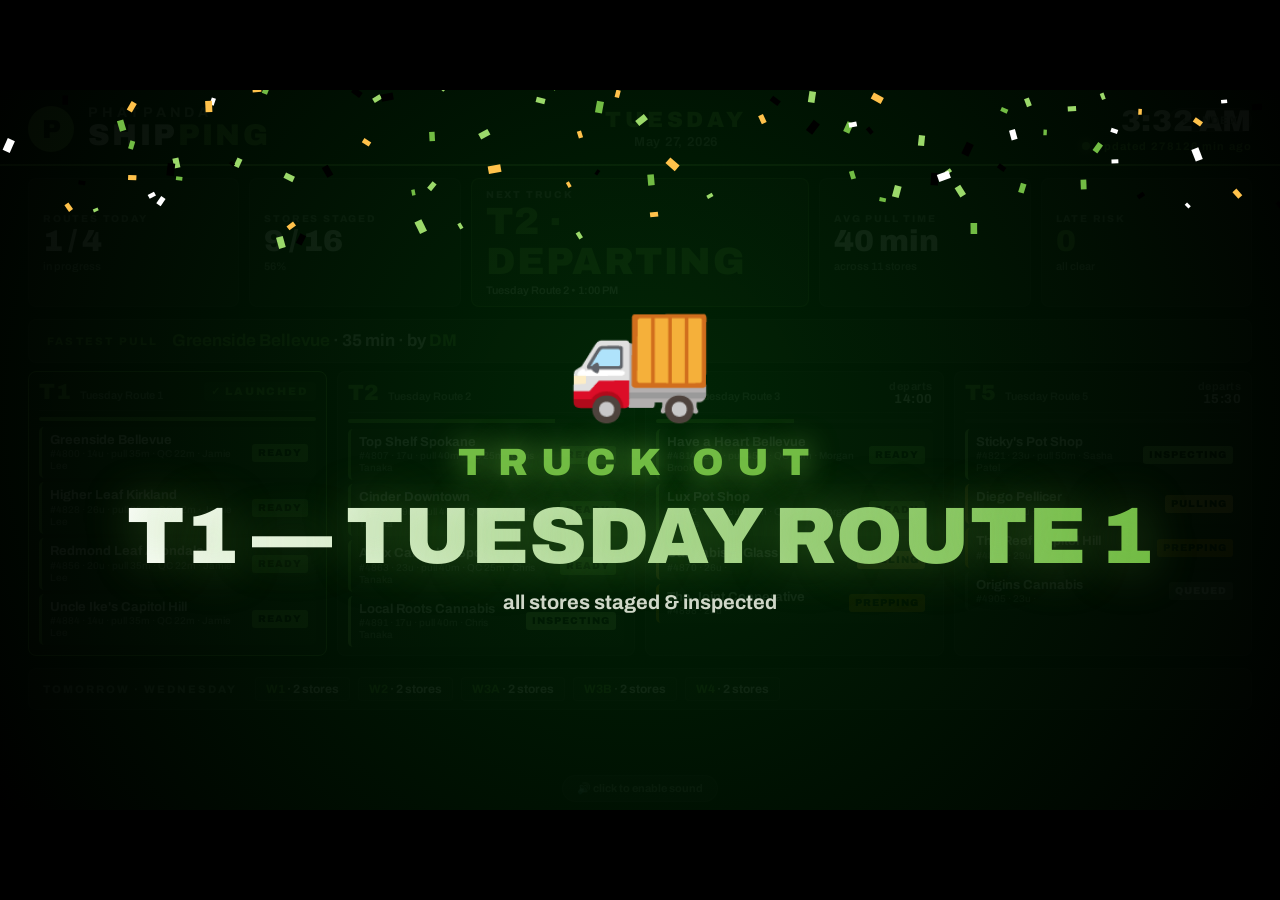
==== shipping.html @ 2514e713 "PhatPanda production TV dashboards" ====
<!doctype html>
<html lang="en">
<head>
<meta charset="utf-8">
<title>PhatPanda · Shipping (TV 1)</title>
<link rel="preconnect" href="https://fonts.googleapis.com">
<link rel="preconnect" href="https://fonts.gstatic.com" crossorigin>
<link href="https://fonts.googleapis.com/css2?family=Archivo:wght@400;500;700;800;900&display=swap" rel="stylesheet">
<style>
:root{
  --bg:#000000; --panel:#0f120e; --panel2:#161a13; --line:rgba(255,255,255,.10);
  --txt:#ffffff; --muted:#9aa39b;
  --green:#72BC44; --green-d:#4f8a2a; --green-l:#9bd96a;
  --amber:#FFC24B; --amber-d:#cc8f00;
  --red:#FF4D5E; --red-d:#a30b1c;
  --gray:#3a3d36; --gray-l:#5a5e54;
}
*{box-sizing:border-box;margin:0;padding:0;}
html,body{height:100%;background:var(--bg);color:var(--txt);
  font-family:'Archivo','Segoe UI',Roboto,sans-serif;overflow:hidden;
  -webkit-font-smoothing:antialiased;}
#viewport{position:fixed;inset:0;display:flex;align-items:center;justify-content:center;background:#000;}
#stage{position:relative;width:1280px;height:720px;background:var(--bg);
  transform-origin:center;flex:none;}

/* ---------- header ---------- */
.header{display:flex;align-items:center;justify-content:space-between;
  padding:16px 28px 12px;border-bottom:2px solid var(--green);}
.brand{display:flex;align-items:center;gap:14px;}
.panda{width:46px;height:46px;border-radius:50%;background:var(--green);
  display:flex;align-items:center;justify-content:center;font-size:26px;
  color:#000;font-weight:900;}
.brand-name{font-size:14px;font-weight:700;letter-spacing:.28em;color:var(--muted);line-height:1;}
.brand-title{font-size:30px;font-weight:900;letter-spacing:.08em;line-height:1.05;}
.brand-title em{font-style:normal;color:var(--green);}
.head-mid{text-align:center;}
.head-day{font-size:22px;font-weight:900;letter-spacing:.18em;color:var(--green);line-height:1;}
.head-date{font-size:13px;font-weight:600;color:var(--muted);letter-spacing:.06em;margin-top:4px;}
.head-right{text-align:right;}
.clock{font-size:30px;font-weight:900;font-variant-numeric:tabular-nums;letter-spacing:.02em;line-height:1;}
.updated{font-size:11px;color:var(--green);font-weight:700;letter-spacing:.1em;
  margin-top:4px;display:flex;align-items:center;gap:6px;justify-content:flex-end;}
.dot{width:8px;height:8px;border-radius:50%;background:var(--green);
  box-shadow:0 0 8px var(--green);animation:pulse 1.8s infinite;}
@keyframes pulse{0%,100%{opacity:1;transform:scale(1);}50%{opacity:.4;transform:scale(.7);}}

/* ---------- KPI strip ---------- */
.kpis{display:grid;grid-template-columns:1fr 1fr 1.6fr 1fr 1fr;gap:10px;padding:12px 28px 6px;}
.kpi{background:var(--panel);border:1px solid var(--line);border-radius:8px;
  padding:10px 14px;display:flex;flex-direction:column;justify-content:center;gap:2px;}
.kpi-label{font-size:10px;font-weight:800;letter-spacing:.18em;color:var(--muted);}
.kpi-val{font-size:30px;font-weight:900;line-height:1.05;font-variant-numeric:tabular-nums;}
.kpi-sub{font-size:11px;color:var(--muted);font-weight:600;}
.kpi.green .kpi-val{color:var(--green);}
.kpi.red .kpi-val{color:var(--red);}
.kpi.amber .kpi-val{color:var(--amber);}
.kpi.next{background:linear-gradient(100deg,rgba(114,188,68,.18),var(--panel2));
  border-color:rgba(114,188,68,.5);}
.kpi.next .kpi-val{font-size:38px;color:var(--green);letter-spacing:.04em;}
.kpi.next .kpi-sub{color:#cfd7c8;}

/* ---------- rotating headline band ---------- */
.headline{margin:6px 28px 0;background:var(--panel2);border:1px solid var(--line);
  border-radius:8px;padding:10px 18px;display:flex;align-items:center;gap:14px;
  min-height:44px;overflow:hidden;}
.headline .hl-tag{font-size:11px;font-weight:800;letter-spacing:.2em;color:var(--green);}
.headline .hl-text{font-size:17px;font-weight:700;flex:1;}
.headline .hl-text b{color:var(--green);}

/* ---------- routes grid ---------- */
.grid{display:grid;gap:10px;padding:8px 28px 6px;}
.grid.c1{grid-template-columns:1fr;}
.grid.c2{grid-template-columns:1fr 1fr;}
.grid.c3{grid-template-columns:1fr 1fr 1fr;}
.grid.c4{grid-template-columns:1fr 1fr 1fr 1fr;}
.grid.c5{grid-template-columns:repeat(5,1fr);}
.route{background:var(--panel);border:1px solid var(--line);border-radius:8px;
  padding:8px 10px;display:flex;flex-direction:column;gap:6px;overflow:hidden;}
.route.late{border-color:var(--red);box-shadow:0 0 0 1px var(--red) inset;animation:flash 1.6s infinite;}
.route.done{border-color:var(--green);background:linear-gradient(180deg,rgba(114,188,68,.10),var(--panel));}
@keyframes flash{0%,100%{box-shadow:0 0 0 1px var(--red) inset,0 0 18px rgba(255,77,94,.4);}
  50%{box-shadow:0 0 0 1px var(--red) inset,0 0 36px rgba(255,77,94,.9);}}
.r-head{display:flex;align-items:center;justify-content:space-between;gap:6px;
  padding-bottom:6px;border-bottom:1px solid var(--line);}
.r-left{display:flex;align-items:baseline;gap:8px;min-width:0;}
.r-code{font-size:22px;font-weight:900;color:var(--green);letter-spacing:.04em;}
.r-label{font-size:11px;font-weight:600;color:var(--muted);white-space:nowrap;
  overflow:hidden;text-overflow:ellipsis;}
.r-right{text-align:right;font-size:11px;color:var(--muted);font-weight:700;letter-spacing:.04em;}
.r-right b{display:block;font-size:13px;color:var(--txt);}
.r-done-badge{font-size:11px;font-weight:900;letter-spacing:.16em;color:var(--green);
  background:rgba(114,188,68,.15);padding:3px 7px;border-radius:4px;}
.r-late-badge{font-size:11px;font-weight:900;letter-spacing:.16em;color:var(--red);
  background:rgba(255,77,94,.18);padding:3px 7px;border-radius:4px;animation:flash2 1.2s infinite;}
@keyframes flash2{50%{opacity:.4;}}
.r-progbar{height:4px;background:rgba(255,255,255,.07);border-radius:3px;overflow:hidden;}
.r-progfill{height:100%;background:var(--green);transition:width 1.2s ease;}
.stores{display:flex;flex-direction:column;gap:4px;overflow:hidden;}
.store{display:grid;grid-template-columns:1fr auto;align-items:center;gap:8px;
  padding:6px 8px;background:var(--panel2);border-radius:5px;border-left:3px solid var(--gray);
  font-size:12px;line-height:1.2;}
.store.ready{border-left-color:var(--green);background:rgba(114,188,68,.10);}
.store.inspecting{border-left-color:var(--green-l);}
.store.awaiting_inspect{border-left-color:var(--amber);}
.store.pulling{border-left-color:var(--amber);background:rgba(255,194,75,.05);}
.store.prepping{border-left-color:var(--amber-d);}
.store.approved{border-left-color:var(--gray);}
.s-main{min-width:0;}
.s-name{font-size:13px;font-weight:700;white-space:nowrap;overflow:hidden;text-overflow:ellipsis;}
.s-meta{font-size:10px;color:var(--muted);font-weight:500;}
.s-stat{font-size:10px;font-weight:900;letter-spacing:.1em;padding:3px 6px;border-radius:3px;
  background:var(--gray);color:#fff;white-space:nowrap;}
.s-stat.ready{background:var(--green);color:#000;}
.s-stat.inspecting{background:var(--green-l);color:#000;}
.s-stat.awaiting_inspect{background:var(--amber);color:#000;}
.s-stat.pulling{background:var(--amber);color:#000;}
.s-stat.prepping{background:var(--amber-d);color:#000;}
.s-stat.approved{background:var(--gray-l);color:#fff;}

/* ---------- tomorrow strip ---------- */
.tomorrow{margin:6px 28px 12px;background:var(--panel);border:1px solid var(--line);
  border-radius:8px;padding:8px 14px;display:flex;align-items:center;gap:18px;}
.tom-label{font-size:11px;font-weight:800;letter-spacing:.18em;color:var(--muted);white-space:nowrap;}
.tom-routes{display:flex;flex-wrap:wrap;gap:8px;flex:1;}
.tom{font-size:12px;font-weight:700;background:var(--panel2);padding:4px 10px;
  border-radius:4px;border:1px solid var(--line);}
.tom b{color:var(--green);}

/* ---------- waiting ---------- */
.waiting{display:flex;flex-direction:column;align-items:center;justify-content:center;
  height:560px;gap:18px;text-align:center;}
.waiting .big{font-size:42px;font-weight:900;letter-spacing:.06em;}
.waiting .msg{font-size:16px;color:var(--muted);max-width:800px;line-height:1.5;}
.waiting .spin{font-size:60px;animation:spin 3s linear infinite;}
@keyframes spin{to{transform:rotate(360deg);}}

/* ---------- truck-out celebration ---------- */
#truck-out{position:absolute;inset:0;z-index:50;display:flex;align-items:center;
  justify-content:center;background:radial-gradient(circle at 50% 45%,rgba(0,40,5,.92),rgba(0,0,0,.97));}
#truck-out.hidden{display:none;}
.to-inner{display:flex;flex-direction:column;align-items:center;gap:14px;
  animation:pop .7s cubic-bezier(.16,1.2,.3,1) both;}
@keyframes pop{from{opacity:0;transform:scale(.6);}to{opacity:1;transform:scale(1);}}
.to-truck{font-size:120px;animation:roll 2.5s ease-in-out infinite;}
@keyframes roll{0%,100%{transform:translateX(-30px);}50%{transform:translateX(30px);}}
.to-tag{font-size:38px;font-weight:900;letter-spacing:.34em;color:var(--green);
  text-shadow:0 0 30px rgba(114,188,68,.9);animation:blink 1s steps(2) infinite;}
@keyframes blink{50%{opacity:.55;}}
.to-route{font-size:80px;font-weight:900;line-height:1;
  background:linear-gradient(92deg,#fff,var(--green));-webkit-background-clip:text;
  background-clip:text;color:transparent;text-shadow:0 0 50px rgba(114,188,68,.4);
  text-align:center;}
.to-sub{font-size:20px;font-weight:700;color:#cfd7c8;}

#confetti{position:absolute;inset:0;pointer-events:none;z-index:55;}
#sound-hint{position:absolute;bottom:8px;left:50%;transform:translateX(-50%);
  z-index:40;background:rgba(255,255,255,.08);border:1px solid var(--line);
  padding:6px 14px;border-radius:20px;font-size:11px;font-weight:700;
  color:var(--muted);cursor:pointer;}
#sound-hint.hidden{display:none;}
</style>
</head>
<body>
<div id="viewport">
  <div id="stage">
    <a class="back" style="position:absolute;top:18px;right:28px;z-index:30;font-size:11px;font-weight:700;letter-spacing:.12em;color:#9aa39b;background:rgba(255,255,255,.06);padding:5px 12px;border-radius:14px;border:1px solid rgba(255,255,255,.10);text-transform:uppercase;text-decoration:none;" href="index.html">&larr; Index</a>
    <div id="app"></div>
    <div id="truck-out" class="hidden">
      <div class="to-inner">
        <div class="to-truck">&#128666;</div>
        <div class="to-tag">TRUCK OUT</div>
        <div class="to-route" id="to-route">ROUTE</div>
        <div class="to-sub" id="to-sub">all stores staged &amp; inspected</div>
      </div>
    </div>
    <canvas id="confetti"></canvas>
    <div id="sound-hint">&#128266; click to enable sound</div>
  </div>
</div>

<script>
const DATA = {"waiting": false, "title": "SHIPPING DASHBOARD", "day_code": "TUE", "day_label": "TUESDAY", "tomorrow_code": "WED", "tomorrow_label": "WEDNESDAY", "date_label": "May 27, 2026", "generated_epoch_ms": 1779840386319, "today_routes": [{"code": "T1", "label": "Tuesday Route 1", "departure_str": "11:00", "stores": [{"name": "Greenside Bellevue", "status": "ready", "status_label": "READY", "order_no": "4800", "units": "14", "uboat": "A", "puller": "DM", "inspector": "Jamie Lee", "pull_total_min": 35.0, "insp_total_min": 22.0, "manifest": "WA.SO10000"}, {"name": "Higher Leaf Kirkland", "status": "ready", "status_label": "READY", "order_no": "4828", "units": "26", "uboat": "E", "puller": "DM", "inspector": "Jamie Lee", "pull_total_min": 35.0, "insp_total_min": 22.0, "manifest": "WA.SO10524"}, {"name": "Redmond Leaf Avondale", "status": "ready", "status_label": "READY", "order_no": "4856", "units": "20", "uboat": "A", "puller": "DM", "inspector": "Jamie Lee", "pull_total_min": 35.0, "insp_total_min": 22.0, "manifest": "WA.SO11048"}, {"name": "Uncle Ike's Capitol Hill", "status": "ready", "status_label": "READY", "order_no": "4884", "units": "14", "uboat": "E", "puller": "DM", "inspector": "Jamie Lee", "pull_total_min": 35.0, "insp_total_min": 22.0, "manifest": "WA.SO11572"}], "total": 4, "ready": 4, "in_progress": 0, "pct_ready": 100.0, "complete": true}, {"code": "T2", "label": "Tuesday Route 2", "departure_str": "13:00", "stores": [{"name": "Top Shelf Spokane", "status": "ready", "status_label": "READY", "order_no": "4807", "units": "17", "uboat": "B", "puller": "KT", "inspector": "Chris Tanaka", "pull_total_min": 40.0, "insp_total_min": 25.0, "manifest": "WA.SO10131"}, {"name": "Cinder Downtown", "status": "ready", "status_label": "READY", "order_no": "4835", "units": "29", "uboat": "F", "puller": "KT", "inspector": "Chris Tanaka", "pull_total_min": 40.0, "insp_total_min": 25.0, "manifest": "WA.SO10655"}, {"name": "Apex Cannabis Spokane", "status": "ready", "status_label": "READY", "order_no": "4863", "units": "23", "uboat": "B", "puller": "KT", "inspector": "Chris Tanaka", "pull_total_min": 40.0, "insp_total_min": 25.0, "manifest": "WA.SO11179"}, {"name": "Local Roots Cannabis", "status": "inspecting", "status_label": "INSPECTING", "order_no": "4891", "units": "17", "uboat": "F", "puller": "KT", "inspector": "Chris Tanaka", "pull_total_min": 40.0, "insp_total_min": null, "manifest": "WA.SO11703"}], "total": 4, "ready": 3, "in_progress": 1, "pct_ready": 75.0, "complete": false}, {"code": "T3", "label": "Tuesday Route 3", "departure_str": "14:00", "stores": [{"name": "Have a Heart Bellevue", "status": "ready", "status_label": "READY", "order_no": "4814", "units": "20", "uboat": "C", "puller": "JN", "inspector": "Morgan Brooks", "pull_total_min": 45.0, "insp_total_min": 28.0, "manifest": "WA.SO10262"}, {"name": "Lux Pot Shop", "status": "ready", "status_label": "READY", "order_no": "4842", "units": "14", "uboat": "G", "puller": "JN", "inspector": "Morgan Brooks", "pull_total_min": 45.0, "insp_total_min": 28.0, "manifest": "WA.SO10786"}, {"name": "Cannabis & Glass", "status": "pulling", "status_label": "PULLING", "order_no": "4870", "units": "26", "uboat": "C", "puller": "JN", "inspector": "", "pull_total_min": null, "insp_total_min": null, "manifest": "WA.SO11310"}, {"name": "The Joint Cooperative", "status": "prepping", "status_label": "PREPPING", "order_no": "4898", "units": "20", "uboat": "G", "puller": "RM", "inspector": "", "pull_total_min": null, "insp_total_min": null, "manifest": "WA.SO11834"}], "total": 4, "ready": 2, "in_progress": 2, "pct_ready": 50.0, "complete": false}, {"code": "T5", "label": "Tuesday Route 5", "departure_str": "15:30", "stores": [{"name": "Sticky's Pot Shop", "status": "inspecting", "status_label": "INSPECTING", "order_no": "4821", "units": "23", "uboat": "D", "puller": "RM", "inspector": "Sasha Patel", "pull_total_min": 50.0, "insp_total_min": null, "manifest": "WA.SO10393"}, {"name": "Diego Pellicer", "status": "pulling", "status_label": "PULLING", "order_no": "4849", "units": "17", "uboat": "H", "puller": "RM", "inspector": "", "pull_total_min": null, "insp_total_min": null, "manifest": "WA.SO10917"}, {"name": "The Reef Capitol Hill", "status": "prepping", "status_label": "PREPPING", "order_no": "4877", "units": "29", "uboat": "D", "puller": "DM", "inspector": "", "pull_total_min": null, "insp_total_min": null, "manifest": "WA.SO11441"}, {"name": "Origins Cannabis", "status": "approved", "status_label": "QUEUED", "order_no": "4905", "units": "23", "uboat": "H", "puller": "", "inspector": "", "pull_total_min": null, "insp_total_min": null, "manifest": "WA.SO11965"}], "total": 4, "ready": 0, "in_progress": 3, "pct_ready": 0.0, "complete": false}], "tomorrow_routes": [{"code": "W1", "label": "Wednesday Route 1", "departure_str": "06:00", "stores": [{"name": "Olympia Cannabis Co", "status": "approved", "status_label": "QUEUED", "order_no": "5100", "units": "15", "uboat": "", "puller": "", "inspector": "", "pull_total_min": null, "insp_total_min": null, "manifest": "WA.SO20000"}, {"name": "Mary Mart", "status": "approved", "status_label": "QUEUED", "order_no": "5120", "units": "21", "uboat": "", "puller": "", "inspector": "", "pull_total_min": null, "insp_total_min": null, "manifest": "WA.SO20485"}], "total": 2, "ready": 0, "in_progress": 0, "pct_ready": 0.0, "complete": false}, {"code": "W2", "label": "Wednesday Route 2", "departure_str": "07:00", "stores": [{"name": "The Joint Olympia", "status": "approved", "status_label": "QUEUED", "order_no": "5104", "units": "19", "uboat": "", "puller": "", "inspector": "", "pull_total_min": null, "insp_total_min": null, "manifest": "WA.SO20097"}, {"name": "Clutch Cannabis", "status": "approved", "status_label": "QUEUED", "order_no": "5124", "units": "25", "uboat": "", "puller": "", "inspector": "", "pull_total_min": null, "insp_total_min": null, "manifest": "WA.SO20582"}], "total": 2, "ready": 0, "in_progress": 0, "pct_ready": 0.0, "complete": false}, {"code": "W3A", "label": "Wednesday W3-A", "departure_str": "08:00", "stores": [{"name": "Green Theory Tacoma", "status": "approved", "status_label": "QUEUED", "order_no": "5108", "units": "23", "uboat": "", "puller": "", "inspector": "", "pull_total_min": null, "insp_total_min": null, "manifest": "WA.SO20194"}, {"name": "Higher Leaf BelRed", "status": "approved", "status_label": "QUEUED", "order_no": "5128", "units": "15", "uboat": "", "puller": "", "inspector": "", "pull_total_min": null, "insp_total_min": null, "manifest": "WA.SO20679"}], "total": 2, "ready": 0, "in_progress": 0, "pct_ready": 0.0, "complete": false}, {"code": "W3B", "label": "Wednesday W3-B", "departure_str": "09:00", "stores": [{"name": "Cedar Greens Bonney Lake", "status": "approved", "status_label": "QUEUED", "order_no": "5112", "units": "27", "uboat": "", "puller": "", "inspector": "", "pull_total_min": null, "insp_total_min": null, "manifest": "WA.SO20291"}, {"name": "Gallery Spanaway", "status": "approved", "status_label": "QUEUED", "order_no": "5132", "units": "19", "uboat": "", "puller": "", "inspector": "", "pull_total_min": null, "insp_total_min": null, "manifest": "WA.SO20776"}], "total": 2, "ready": 0, "in_progress": 0, "pct_ready": 0.0, "complete": false}, {"code": "W4", "label": "Wednesday Route 4", "departure_str": "10:00", "stores": [{"name": "Pacific Rim Lakewood", "status": "approved", "status_label": "QUEUED", "order_no": "5116", "units": "17", "uboat": "", "puller": "", "inspector": "", "pull_total_min": null, "insp_total_min": null, "manifest": "WA.SO20388"}, {"name": "Thunder Olympia", "status": "approved", "status_label": "QUEUED", "order_no": "5136", "units": "23", "uboat": "", "puller": "", "inspector": "", "pull_total_min": null, "insp_total_min": null, "manifest": "WA.SO20873"}], "total": 2, "ready": 0, "in_progress": 0, "pct_ready": 0.0, "complete": false}], "kpis": {"total_stores": 16, "ready_stores": 9, "routes_total": 4, "routes_complete": 1, "units_total": 332, "units_staged": 177, "avg_pull_min": 40.0, "next_truck": {"code": "T2", "label": "Tuesday Route 2", "dep_str": "1:00 PM", "dep_epoch_ms": 1779886800000, "complete": false}, "late_risk_codes": [], "fastest_pull": {"store": "Greenside Bellevue", "min": 35.0, "puller": "DM", "route": "T1"}, "top_inspector": {"name": "Jamie Lee", "count": 4}}, "celebrations": {"newly_ready_routes": ["T1"], "event_id": "20260527000626-T1", "_cur_ready_routes": ["T1"]}};
const $ = s => document.querySelector(s);

function esc(s){return String(s==null?'':s).replace(/[&<>"]/g,c=>({'&':'&amp;','<':'&lt;','>':'&gt;','"':'&quot;'}[c]));}
function pad(n){return String(n).padStart(2,'0');}

/* ---- scale stage to viewport ---- */
function scaleStage(){
  const s=$('#stage'), w=innerWidth, h=innerHeight;
  const k=Math.min(w/1280, h/720);
  s.style.transform='scale('+k+')';
}
addEventListener('resize',scaleStage); scaleStage();

/* ---- render ---- */
function render(){
  if(DATA.waiting){return renderWaiting();}
  $('#app').innerHTML = header() + kpis() + headline() + grid() + tomorrow();
  startHeadlineRotation();
  setTimeout(maybeTruckOut, 700);
  // first paint progress bars after a tick
  requestAnimationFrame(()=>{
    document.querySelectorAll('.r-progfill').forEach(f=>{
      f.style.width = (f.dataset.pct||0)+'%';
    });
  });
}

function header(){
  return '<div class="header">'
    +'<div class="brand"><div class="panda">P</div>'
    +'<div><div class="brand-name">PHATPANDA</div>'
    +'<div class="brand-title">SHIP<em>PING</em></div></div></div>'
    +'<div class="head-mid"><div class="head-day">'+esc(DATA.day_label)+'</div>'
    +'<div class="head-date">'+esc(DATA.date_label)+'</div></div>'
    +'<div class="head-right"><div class="clock" id="clock">--:--</div>'
    +'<div class="updated"><span class="dot"></span><span id="upd">live</span></div></div>'
    +'</div>';
}

function kpis(){
  const k=DATA.kpis;
  const nt=k.next_truck;
  const ntVal = nt ? (nt.complete?'ALL OUT':nt.code+' &middot; <span id="cd">--:--</span>') : '—';
  const ntSub = nt ? (esc(nt.label)+' &bull; '+esc(nt.dep_str)) : 'no routes scheduled';
  return '<div class="kpis">'
    +tile('ROUTES TODAY',(k.routes_complete||0)+' / '+(k.routes_total||0),
          k.routes_complete===k.routes_total&&k.routes_total>0?'complete':'in progress',
          k.routes_complete===k.routes_total&&k.routes_total>0?'green':'')
    +tile('STORES STAGED',(k.ready_stores||0)+' / '+(k.total_stores||0),
          k.total_stores?Math.round(100*k.ready_stores/k.total_stores)+'%':'—',
          k.ready_stores===k.total_stores&&k.total_stores>0?'green':'')
    +'<div class="kpi next"><div class="kpi-label">NEXT TRUCK</div>'
    +'<div class="kpi-val">'+ntVal+'</div><div class="kpi-sub">'+ntSub+'</div></div>'
    +tile('AVG PULL TIME',k.avg_pull_min?(Math.round(k.avg_pull_min)+' min'):'—',
          'across '+ (sumPulled())+' stores','')
    +tile('LATE RISK',(k.late_risk_codes||[]).length,
          (k.late_risk_codes||[]).length?'routes at risk':'all clear',
          (k.late_risk_codes||[]).length?'red':'green')
    +'</div>';
}
function tile(lbl,val,sub,cls){
  return '<div class="kpi '+(cls||'')+'"><div class="kpi-label">'+esc(lbl)
    +'</div><div class="kpi-val">'+val+'</div><div class="kpi-sub">'+esc(sub)+'</div></div>';
}
function sumPulled(){
  let n=0; for(const r of DATA.today_routes||[]) for(const s of r.stores)
    if(s.pull_total_min) n++;
  return n;
}

let headlineIx=0, headlineTimer=null;
function headline(){
  return '<div class="headline">'
    +'<span class="hl-tag" id="hl-tag">LIVE</span>'
    +'<span class="hl-text" id="hl-text">'+ headlineText(0) +'</span></div>';
}
function headlineText(i){
  const k=DATA.kpis;
  const items=[];
  if(k.fastest_pull) items.push({tag:'FASTEST PULL',
    html:'<b>'+esc(k.fastest_pull.store)+'</b> &middot; '
      +Math.round(k.fastest_pull.min)+' min'
      +(k.fastest_pull.puller?' &middot; by <b>'+esc(k.fastest_pull.puller)+'</b>':'')});
  if(k.top_inspector) items.push({tag:'TOP INSPECTOR',
    html:'<b>'+esc(k.top_inspector.name)+'</b> &middot; '
      +k.top_inspector.count+' stores cleared today'});
  const onpace=(DATA.today_routes||[]).filter(r=>!r.complete&&r.ready>0)
    .map(r=>r.code+' '+Math.round(r.pct_ready||0)+'%').join(' &middot; ');
  if(onpace) items.push({tag:'ROUTE PROGRESS', html:onpace});
  if(!items.length) items.push({tag:'LIVE', html:'Awaiting first pulled order of the day.'});
  if(i>=items.length) i=0;
  const it=items[i];
  document.documentElement.style.setProperty('--hl-i', i);
  setTimeout(()=>{const t=document.querySelector('#hl-tag'); if(t)t.textContent=it.tag;}, 0);
  return it.html;
}
function startHeadlineRotation(){
  clearInterval(headlineTimer);
  headlineTimer=setInterval(()=>{
    headlineIx++;
    const tx=document.querySelector('#hl-text');
    if(tx){tx.innerHTML = headlineText(headlineIx);}
  }, 9000);
}

function grid(){
  const r=DATA.today_routes||[];
  if(!r.length) return '<div class="grid c1"><div class="route"><div class="r-head"><div class="r-left"><div class="r-code">—</div><div class="r-label">No routes scheduled for today</div></div></div></div></div>';
  const cls='c'+Math.min(5, Math.max(1, r.length));
  return '<div class="grid '+cls+'">' + r.map(routeHTML).join('') + '</div>';
}
function routeHTML(r){
  const late = (DATA.kpis.late_risk_codes||[]).indexOf(r.code)>=0;
  const cls = (r.complete?'done':'') + (late?' late':'');
  const badge = r.complete
    ? '<div class="r-done-badge">&#10003; LAUNCHED</div>'
    : late ? '<div class="r-late-badge">&#9888; LATE RISK</div>'
    : '<div class="r-right"><span>departs</span><b>'+esc(r.departure_str||'—')+'</b></div>';
  return '<div class="route '+cls+'">'
    +'<div class="r-head"><div class="r-left">'
    +'<div class="r-code">'+esc(r.code)+'</div>'
    +'<div class="r-label">'+esc(r.label)+'</div></div>'
    +badge+'</div>'
    +'<div class="r-progbar"><div class="r-progfill" data-pct="'+r.pct_ready+'"></div></div>'
    +'<div class="stores">' + r.stores.map(storeHTML).join('') + '</div></div>';
}
function storeHTML(s){
  const mins=[];
  if(s.pull_total_min) mins.push('pull '+Math.round(s.pull_total_min)+'m');
  if(s.insp_total_min) mins.push('QC '+Math.round(s.insp_total_min)+'m');
  if(s.inspector) mins.push(esc(s.inspector));
  return '<div class="store '+s.status+'">'
    +'<div class="s-main"><div class="s-name">'+esc(s.name)+'</div>'
    +'<div class="s-meta">'+(s.order_no?'#'+esc(s.order_no)+' &middot; ':'')
    +(s.units?esc(s.units)+'u &middot; ':'')+mins.join(' &middot; ')+'</div></div>'
    +'<div class="s-stat '+s.status+'">'+esc(s.status_label)+'</div></div>';
}

function tomorrow(){
  const t=DATA.tomorrow_routes||[];
  if(!t.length) return '<div class="tomorrow"><div class="tom-label">TOMORROW &middot; '+esc(DATA.tomorrow_label||'')+'</div><div class="tom-routes"><span class="tom" style="color:var(--muted)">no routes queued</span></div></div>';
  return '<div class="tomorrow"><div class="tom-label">TOMORROW &middot; '+esc(DATA.tomorrow_label||'')+'</div>'
    +'<div class="tom-routes">'
    + t.map(r=>'<span class="tom"><b>'+esc(r.code)+'</b> &middot; '+r.total+' stores</span>').join('')
    +'</div></div>';
}

function renderWaiting(){
  $('#app').innerHTML = header()
    +'<div class="waiting"><div class="spin">&#9881;</div>'
    +'<div class="big">Waiting for pull-sheet data</div>'
    +'<div class="msg">'+esc(DATA.message||'')+'</div></div>';
}

/* ---- clock + countdown + updated ---- */
function tick(){
  const c=$('#clock');
  if(c){
    const n=new Date();
    let h=n.getHours(),m=n.getMinutes();
    const ap=h>=12?'PM':'AM'; h=h%12||12;
    c.textContent=h+':'+pad(m)+' '+ap;
  }
  const u=$('#upd');
  if(u&&DATA.generated_epoch_ms){
    const mins=Math.floor((Date.now()-DATA.generated_epoch_ms)/60000);
    u.textContent = mins<=0?'updated just now' : mins===1?'updated 1 min ago' : 'updated '+mins+' min ago';
  }
  const cd=$('#cd');
  if(cd && DATA.kpis && DATA.kpis.next_truck && !DATA.kpis.next_truck.complete){
    const left = Math.floor((DATA.kpis.next_truck.dep_epoch_ms - Date.now())/1000);
    if(left>0){
      const hh=Math.floor(left/3600), mm=Math.floor((left%3600)/60), ss=left%60;
      cd.textContent = (hh?hh+':':'')+pad(mm)+':'+pad(ss);
    } else {
      cd.textContent='DEPARTING';
    }
  }
}

/* ---- confetti + sound ---- */
const cv=$('#confetti'),cx=cv.getContext('2d');
let parts=[],raf=null;
function sizeCanvas(){cv.width=1280;cv.height=720;}
sizeCanvas();
const CC=['#72BC44','#FFFFFF','#9bd96a','#FFC24B','#000000'];
function burst(n){
  for(let i=0;i<n;i++){
    parts.push({x:Math.random()*1280, y:-20-Math.random()*240,
      vx:(Math.random()-0.5)*6, vy:2+Math.random()*5,
      s:5+Math.random()*8, c:CC[(Math.random()*CC.length)|0],
      r:Math.random()*6, vr:(Math.random()-0.5)*0.4, life:1});
  }
  if(!raf) raf=requestAnimationFrame(loop);
}
function loop(){
  cx.clearRect(0,0,1280,720);
  parts.forEach(p=>{
    p.vy+=0.14; p.x+=p.vx; p.y+=p.vy; p.r+=p.vr;
    if(p.y>440) p.life-=0.012;
    cx.save(); cx.globalAlpha=Math.max(0,p.life);
    cx.translate(p.x,p.y); cx.rotate(p.r); cx.fillStyle=p.c;
    cx.fillRect(-p.s/2,-p.s/2,p.s,p.s*0.6); cx.restore();
  });
  parts=parts.filter(p=>p.life>0 && p.y<760);
  if(parts.length) raf=requestAnimationFrame(loop);
  else { raf=null; cx.clearRect(0,0,1280,720); }
}

let actx=null;
function ctx(){
  if(!actx){try{actx=new (window.AudioContext||window.webkitAudioContext)();}catch(e){}}
  if(actx&&actx.state==='suspended') actx.resume();
  return actx;
}
function airhorn(){
  const a=ctx(); if(!a) return;
  // truck-horn-ish: two stacked oscillators, descending then steady
  const t0=a.currentTime;
  [196,294].forEach((f,i)=>{
    const o=a.createOscillator(), g=a.createGain();
    o.type='sawtooth'; o.frequency.setValueAtTime(f, t0);
    o.frequency.linearRampToValueAtTime(f*0.85, t0+0.6);
    g.gain.setValueAtTime(0, t0);
    g.gain.linearRampToValueAtTime(0.18, t0+0.05);
    g.gain.setValueAtTime(0.18, t0+0.55);
    g.gain.exponentialRampToValueAtTime(0.001, t0+1.0);
    o.connect(g); g.connect(a.destination); o.start(t0); o.stop(t0+1.05);
  });
}

/* ---- truck-out celebration ---- */
function maybeTruckOut(){
  if(DATA.waiting) return;
  const ev=DATA.celebrations||{};
  const r=ev.newly_ready_routes||[];
  if(r.length) playTruckOut(r);
}
function playTruckOut(codes){
  const route = (DATA.today_routes||[]).find(r=>r.code===codes[0]) || {code:codes[0],label:''};
  $('#to-route').textContent = route.code + ' — ' + (route.label||'').toUpperCase();
  $('#to-sub').textContent = (codes.length>1 ? codes.length+' routes launched' : 'all stores staged & inspected');
  const ov=$('#truck-out'); ov.classList.remove('hidden');
  burst(180); airhorn();
  setTimeout(()=>burst(100), 800);
  setTimeout(()=>burst(100), 1600);
  const close=()=>ov.classList.add('hidden');
  ov.onclick=close;
  setTimeout(close, 9000);
}

/* ---- unlock audio on interaction ---- */
function hideHint(){const h=$('#sound-hint'); if(h)h.classList.add('hidden');}
function onInteract(){ ctx(); hideHint(); }
document.addEventListener('click', onInteract);
document.addEventListener('keydown', onInteract);

/* ---- boot ---- */
render();
tick();
setInterval(tick, 1000);
// auto-refresh every 5 min to pick up the next hourly regeneration
setTimeout(()=>location.reload(), 5*60*1000);
</script>
</body>
</html>
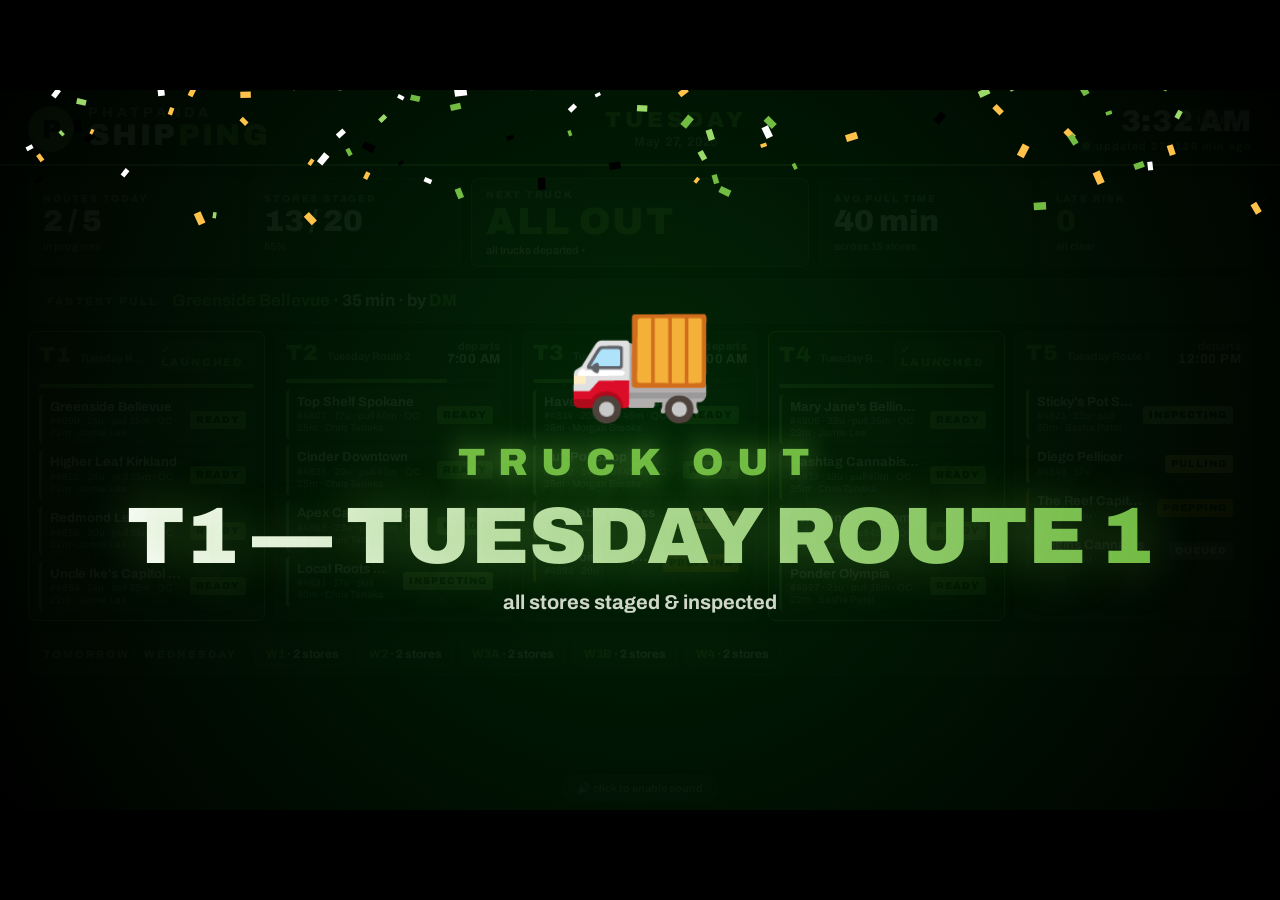
==== commit ae24f6d9: "Shipping: correct truck departure times + add T4 route" ====
--- a/shipping.html
+++ b/shipping.html
@@ -179,7 +179,7 @@
 </div>
 
 <script>
-const DATA = {"waiting": false, "title": "SHIPPING DASHBOARD", "day_code": "TUE", "day_label": "TUESDAY", "tomorrow_code": "WED", "tomorrow_label": "WEDNESDAY", "date_label": "May 27, 2026", "generated_epoch_ms": 1779840386319, "today_routes": [{"code": "T1", "label": "Tuesday Route 1", "departure_str": "11:00", "stores": [{"name": "Greenside Bellevue", "status": "ready", "status_label": "READY", "order_no": "4800", "units": "14", "uboat": "A", "puller": "DM", "inspector": "Jamie Lee", "pull_total_min": 35.0, "insp_total_min": 22.0, "manifest": "WA.SO10000"}, {"name": "Higher Leaf Kirkland", "status": "ready", "status_label": "READY", "order_no": "4828", "units": "26", "uboat": "E", "puller": "DM", "inspector": "Jamie Lee", "pull_total_min": 35.0, "insp_total_min": 22.0, "manifest": "WA.SO10524"}, {"name": "Redmond Leaf Avondale", "status": "ready", "status_label": "READY", "order_no": "4856", "units": "20", "uboat": "A", "puller": "DM", "inspector": "Jamie Lee", "pull_total_min": 35.0, "insp_total_min": 22.0, "manifest": "WA.SO11048"}, {"name": "Uncle Ike's Capitol Hill", "status": "ready", "status_label": "READY", "order_no": "4884", "units": "14", "uboat": "E", "puller": "DM", "inspector": "Jamie Lee", "pull_total_min": 35.0, "insp_total_min": 22.0, "manifest": "WA.SO11572"}], "total": 4, "ready": 4, "in_progress": 0, "pct_ready": 100.0, "complete": true}, {"code": "T2", "label": "Tuesday Route 2", "departure_str": "13:00", "stores": [{"name": "Top Shelf Spokane", "status": "ready", "status_label": "READY", "order_no": "4807", "units": "17", "uboat": "B", "puller": "KT", "inspector": "Chris Tanaka", "pull_total_min": 40.0, "insp_total_min": 25.0, "manifest": "WA.SO10131"}, {"name": "Cinder Downtown", "status": "ready", "status_label": "READY", "order_no": "4835", "units": "29", "uboat": "F", "puller": "KT", "inspector": "Chris Tanaka", "pull_total_min": 40.0, "insp_total_min": 25.0, "manifest": "WA.SO10655"}, {"name": "Apex Cannabis Spokane", "status": "ready", "status_label": "READY", "order_no": "4863", "units": "23", "uboat": "B", "puller": "KT", "inspector": "Chris Tanaka", "pull_total_min": 40.0, "insp_total_min": 25.0, "manifest": "WA.SO11179"}, {"name": "Local Roots Cannabis", "status": "inspecting", "status_label": "INSPECTING", "order_no": "4891", "units": "17", "uboat": "F", "puller": "KT", "inspector": "Chris Tanaka", "pull_total_min": 40.0, "insp_total_min": null, "manifest": "WA.SO11703"}], "total": 4, "ready": 3, "in_progress": 1, "pct_ready": 75.0, "complete": false}, {"code": "T3", "label": "Tuesday Route 3", "departure_str": "14:00", "stores": [{"name": "Have a Heart Bellevue", "status": "ready", "status_label": "READY", "order_no": "4814", "units": "20", "uboat": "C", "puller": "JN", "inspector": "Morgan Brooks", "pull_total_min": 45.0, "insp_total_min": 28.0, "manifest": "WA.SO10262"}, {"name": "Lux Pot Shop", "status": "ready", "status_label": "READY", "order_no": "4842", "units": "14", "uboat": "G", "puller": "JN", "inspector": "Morgan Brooks", "pull_total_min": 45.0, "insp_total_min": 28.0, "manifest": "WA.SO10786"}, {"name": "Cannabis & Glass", "status": "pulling", "status_label": "PULLING", "order_no": "4870", "units": "26", "uboat": "C", "puller": "JN", "inspector": "", "pull_total_min": null, "insp_total_min": null, "manifest": "WA.SO11310"}, {"name": "The Joint Cooperative", "status": "prepping", "status_label": "PREPPING", "order_no": "4898", "units": "20", "uboat": "G", "puller": "RM", "inspector": "", "pull_total_min": null, "insp_total_min": null, "manifest": "WA.SO11834"}], "total": 4, "ready": 2, "in_progress": 2, "pct_ready": 50.0, "complete": false}, {"code": "T5", "label": "Tuesday Route 5", "departure_str": "15:30", "stores": [{"name": "Sticky's Pot Shop", "status": "inspecting", "status_label": "INSPECTING", "order_no": "4821", "units": "23", "uboat": "D", "puller": "RM", "inspector": "Sasha Patel", "pull_total_min": 50.0, "insp_total_min": null, "manifest": "WA.SO10393"}, {"name": "Diego Pellicer", "status": "pulling", "status_label": "PULLING", "order_no": "4849", "units": "17", "uboat": "H", "puller": "RM", "inspector": "", "pull_total_min": null, "insp_total_min": null, "manifest": "WA.SO10917"}, {"name": "The Reef Capitol Hill", "status": "prepping", "status_label": "PREPPING", "order_no": "4877", "units": "29", "uboat": "D", "puller": "DM", "inspector": "", "pull_total_min": null, "insp_total_min": null, "manifest": "WA.SO11441"}, {"name": "Origins Cannabis", "status": "approved", "status_label": "QUEUED", "order_no": "4905", "units": "23", "uboat": "H", "puller": "", "inspector": "", "pull_total_min": null, "insp_total_min": null, "manifest": "WA.SO11965"}], "total": 4, "ready": 0, "in_progress": 3, "pct_ready": 0.0, "complete": false}], "tomorrow_routes": [{"code": "W1", "label": "Wednesday Route 1", "departure_str": "06:00", "stores": [{"name": "Olympia Cannabis Co", "status": "approved", "status_label": "QUEUED", "order_no": "5100", "units": "15", "uboat": "", "puller": "", "inspector": "", "pull_total_min": null, "insp_total_min": null, "manifest": "WA.SO20000"}, {"name": "Mary Mart", "status": "approved", "status_label": "QUEUED", "order_no": "5120", "units": "21", "uboat": "", "puller": "", "inspector": "", "pull_total_min": null, "insp_total_min": null, "manifest": "WA.SO20485"}], "total": 2, "ready": 0, "in_progress": 0, "pct_ready": 0.0, "complete": false}, {"code": "W2", "label": "Wednesday Route 2", "departure_str": "07:00", "stores": [{"name": "The Joint Olympia", "status": "approved", "status_label": "QUEUED", "order_no": "5104", "units": "19", "uboat": "", "puller": "", "inspector": "", "pull_total_min": null, "insp_total_min": null, "manifest": "WA.SO20097"}, {"name": "Clutch Cannabis", "status": "approved", "status_label": "QUEUED", "order_no": "5124", "units": "25", "uboat": "", "puller": "", "inspector": "", "pull_total_min": null, "insp_total_min": null, "manifest": "WA.SO20582"}], "total": 2, "ready": 0, "in_progress": 0, "pct_ready": 0.0, "complete": false}, {"code": "W3A", "label": "Wednesday W3-A", "departure_str": "08:00", "stores": [{"name": "Green Theory Tacoma", "status": "approved", "status_label": "QUEUED", "order_no": "5108", "units": "23", "uboat": "", "puller": "", "inspector": "", "pull_total_min": null, "insp_total_min": null, "manifest": "WA.SO20194"}, {"name": "Higher Leaf BelRed", "status": "approved", "status_label": "QUEUED", "order_no": "5128", "units": "15", "uboat": "", "puller": "", "inspector": "", "pull_total_min": null, "insp_total_min": null, "manifest": "WA.SO20679"}], "total": 2, "ready": 0, "in_progress": 0, "pct_ready": 0.0, "complete": false}, {"code": "W3B", "label": "Wednesday W3-B", "departure_str": "09:00", "stores": [{"name": "Cedar Greens Bonney Lake", "status": "approved", "status_label": "QUEUED", "order_no": "5112", "units": "27", "uboat": "", "puller": "", "inspector": "", "pull_total_min": null, "insp_total_min": null, "manifest": "WA.SO20291"}, {"name": "Gallery Spanaway", "status": "approved", "status_label": "QUEUED", "order_no": "5132", "units": "19", "uboat": "", "puller": "", "inspector": "", "pull_total_min": null, "insp_total_min": null, "manifest": "WA.SO20776"}], "total": 2, "ready": 0, "in_progress": 0, "pct_ready": 0.0, "complete": false}, {"code": "W4", "label": "Wednesday Route 4", "departure_str": "10:00", "stores": [{"name": "Pacific Rim Lakewood", "status": "approved", "status_label": "QUEUED", "order_no": "5116", "units": "17", "uboat": "", "puller": "", "inspector": "", "pull_total_min": null, "insp_total_min": null, "manifest": "WA.SO20388"}, {"name": "Thunder Olympia", "status": "approved", "status_label": "QUEUED", "order_no": "5136", "units": "23", "uboat": "", "puller": "", "inspector": "", "pull_total_min": null, "insp_total_min": null, "manifest": "WA.SO20873"}], "total": 2, "ready": 0, "in_progress": 0, "pct_ready": 0.0, "complete": false}], "kpis": {"total_stores": 16, "ready_stores": 9, "routes_total": 4, "routes_complete": 1, "units_total": 332, "units_staged": 177, "avg_pull_min": 40.0, "next_truck": {"code": "T2", "label": "Tuesday Route 2", "dep_str": "1:00 PM", "dep_epoch_ms": 1779886800000, "complete": false}, "late_risk_codes": [], "fastest_pull": {"store": "Greenside Bellevue", "min": 35.0, "puller": "DM", "route": "T1"}, "top_inspector": {"name": "Jamie Lee", "count": 4}}, "celebrations": {"newly_ready_routes": ["T1"], "event_id": "20260527000626-T1", "_cur_ready_routes": ["T1"]}};
+const DATA = {"waiting": false, "title": "SHIPPING DASHBOARD", "day_code": "TUE", "day_label": "TUESDAY", "tomorrow_code": "WED", "tomorrow_label": "WEDNESDAY", "date_label": "May 27, 2026", "generated_epoch_ms": 1779840386319, "today_routes": [{"code": "T1", "label": "Tuesday Route 1", "departure_str": "6:00 AM", "stores": [{"name": "Greenside Bellevue", "status": "ready", "status_label": "READY", "order_no": "4800", "units": "14", "uboat": "A", "puller": "DM", "inspector": "Jamie Lee", "pull_total_min": 35.0, "insp_total_min": 22.0, "manifest": "WA.SO10000"}, {"name": "Higher Leaf Kirkland", "status": "ready", "status_label": "READY", "order_no": "4828", "units": "26", "uboat": "E", "puller": "DM", "inspector": "Jamie Lee", "pull_total_min": 35.0, "insp_total_min": 22.0, "manifest": "WA.SO10524"}, {"name": "Redmond Leaf Avondale", "status": "ready", "status_label": "READY", "order_no": "4856", "units": "20", "uboat": "A", "puller": "DM", "inspector": "Jamie Lee", "pull_total_min": 35.0, "insp_total_min": 22.0, "manifest": "WA.SO11048"}, {"name": "Uncle Ike's Capitol Hill", "status": "ready", "status_label": "READY", "order_no": "4884", "units": "14", "uboat": "E", "puller": "DM", "inspector": "Jamie Lee", "pull_total_min": 35.0, "insp_total_min": 22.0, "manifest": "WA.SO11572"}], "total": 4, "ready": 4, "in_progress": 0, "pct_ready": 100.0, "complete": true}, {"code": "T2", "label": "Tuesday Route 2", "departure_str": "7:00 AM", "stores": [{"name": "Top Shelf Spokane", "status": "ready", "status_label": "READY", "order_no": "4807", "units": "17", "uboat": "B", "puller": "KT", "inspector": "Chris Tanaka", "pull_total_min": 40.0, "insp_total_min": 25.0, "manifest": "WA.SO10131"}, {"name": "Cinder Downtown", "status": "ready", "status_label": "READY", "order_no": "4835", "units": "29", "uboat": "F", "puller": "KT", "inspector": "Chris Tanaka", "pull_total_min": 40.0, "insp_total_min": 25.0, "manifest": "WA.SO10655"}, {"name": "Apex Cannabis Spokane", "status": "ready", "status_label": "READY", "order_no": "4863", "units": "23", "uboat": "B", "puller": "KT", "inspector": "Chris Tanaka", "pull_total_min": 40.0, "insp_total_min": 25.0, "manifest": "WA.SO11179"}, {"name": "Local Roots Cannabis", "status": "inspecting", "status_label": "INSPECTING", "order_no": "4891", "units": "17", "uboat": "F", "puller": "KT", "inspector": "Chris Tanaka", "pull_total_min": 40.0, "insp_total_min": null, "manifest": "WA.SO11703"}], "total": 4, "ready": 3, "in_progress": 1, "pct_ready": 75.0, "complete": false}, {"code": "T3", "label": "Tuesday Route 3", "departure_str": "8:00 AM", "stores": [{"name": "Have a Heart Bellevue", "status": "ready", "status_label": "READY", "order_no": "4814", "units": "20", "uboat": "C", "puller": "JN", "inspector": "Morgan Brooks", "pull_total_min": 45.0, "insp_total_min": 28.0, "manifest": "WA.SO10262"}, {"name": "Lux Pot Shop", "status": "ready", "status_label": "READY", "order_no": "4842", "units": "14", "uboat": "G", "puller": "JN", "inspector": "Morgan Brooks", "pull_total_min": 45.0, "insp_total_min": 28.0, "manifest": "WA.SO10786"}, {"name": "Cannabis & Glass", "status": "pulling", "status_label": "PULLING", "order_no": "4870", "units": "26", "uboat": "C", "puller": "JN", "inspector": "", "pull_total_min": null, "insp_total_min": null, "manifest": "WA.SO11310"}, {"name": "The Joint Cooperative", "status": "prepping", "status_label": "PREPPING", "order_no": "4898", "units": "20", "uboat": "G", "puller": "RM", "inspector": "", "pull_total_min": null, "insp_total_min": null, "manifest": "WA.SO11834"}], "total": 4, "ready": 2, "in_progress": 2, "pct_ready": 50.0, "complete": false}, {"code": "T4", "label": "Tuesday Route 4", "departure_str": "8:30 AM", "stores": [{"name": "Mary Jane's Bellingham", "status": "ready", "status_label": "READY", "order_no": "4906", "units": "22", "uboat": "I", "puller": "DM", "inspector": "Jamie Lee", "pull_total_min": 35, "insp_total_min": 22, "manifest": "WA.SO12099"}, {"name": "Hashtag Cannabis Fremont", "status": "ready", "status_label": "READY", "order_no": "4913", "units": "19", "uboat": "J", "puller": "KT", "inspector": "Chris Tanaka", "pull_total_min": 40, "insp_total_min": 25, "manifest": "WA.SO12230"}, {"name": "Lemonnade Tacoma", "status": "ready", "status_label": "READY", "order_no": "4920", "units": "24", "uboat": "K", "puller": "JN", "inspector": "Morgan Brooks", "pull_total_min": 45, "insp_total_min": 28, "manifest": "WA.SO12361"}, {"name": "Ponder Olympia", "status": "ready", "status_label": "READY", "order_no": "4927", "units": "21", "uboat": "L", "puller": "RM", "inspector": "Sasha Patel", "pull_total_min": 35, "insp_total_min": 22, "manifest": "WA.SO12492"}], "total": 4, "ready": 4, "in_progress": 0, "pct_ready": 100, "complete": true}, {"code": "T5", "label": "Tuesday Route 5", "departure_str": "12:00 PM", "stores": [{"name": "Sticky's Pot Shop", "status": "inspecting", "status_label": "INSPECTING", "order_no": "4821", "units": "23", "uboat": "D", "puller": "RM", "inspector": "Sasha Patel", "pull_total_min": 50.0, "insp_total_min": null, "manifest": "WA.SO10393"}, {"name": "Diego Pellicer", "status": "pulling", "status_label": "PULLING", "order_no": "4849", "units": "17", "uboat": "H", "puller": "RM", "inspector": "", "pull_total_min": null, "insp_total_min": null, "manifest": "WA.SO10917"}, {"name": "The Reef Capitol Hill", "status": "prepping", "status_label": "PREPPING", "order_no": "4877", "units": "29", "uboat": "D", "puller": "DM", "inspector": "", "pull_total_min": null, "insp_total_min": null, "manifest": "WA.SO11441"}, {"name": "Origins Cannabis", "status": "approved", "status_label": "QUEUED", "order_no": "4905", "units": "23", "uboat": "H", "puller": "", "inspector": "", "pull_total_min": null, "insp_total_min": null, "manifest": "WA.SO11965"}], "total": 4, "ready": 0, "in_progress": 3, "pct_ready": 0.0, "complete": false}], "tomorrow_routes": [{"code": "W1", "label": "Wednesday Route 1", "departure_str": "06:00", "stores": [{"name": "Olympia Cannabis Co", "status": "approved", "status_label": "QUEUED", "order_no": "5100", "units": "15", "uboat": "", "puller": "", "inspector": "", "pull_total_min": null, "insp_total_min": null, "manifest": "WA.SO20000"}, {"name": "Mary Mart", "status": "approved", "status_label": "QUEUED", "order_no": "5120", "units": "21", "uboat": "", "puller": "", "inspector": "", "pull_total_min": null, "insp_total_min": null, "manifest": "WA.SO20485"}], "total": 2, "ready": 0, "in_progress": 0, "pct_ready": 0.0, "complete": false}, {"code": "W2", "label": "Wednesday Route 2", "departure_str": "07:00", "stores": [{"name": "The Joint Olympia", "status": "approved", "status_label": "QUEUED", "order_no": "5104", "units": "19", "uboat": "", "puller": "", "inspector": "", "pull_total_min": null, "insp_total_min": null, "manifest": "WA.SO20097"}, {"name": "Clutch Cannabis", "status": "approved", "status_label": "QUEUED", "order_no": "5124", "units": "25", "uboat": "", "puller": "", "inspector": "", "pull_total_min": null, "insp_total_min": null, "manifest": "WA.SO20582"}], "total": 2, "ready": 0, "in_progress": 0, "pct_ready": 0.0, "complete": false}, {"code": "W3A", "label": "Wednesday W3-A", "departure_str": "08:00", "stores": [{"name": "Green Theory Tacoma", "status": "approved", "status_label": "QUEUED", "order_no": "5108", "units": "23", "uboat": "", "puller": "", "inspector": "", "pull_total_min": null, "insp_total_min": null, "manifest": "WA.SO20194"}, {"name": "Higher Leaf BelRed", "status": "approved", "status_label": "QUEUED", "order_no": "5128", "units": "15", "uboat": "", "puller": "", "inspector": "", "pull_total_min": null, "insp_total_min": null, "manifest": "WA.SO20679"}], "total": 2, "ready": 0, "in_progress": 0, "pct_ready": 0.0, "complete": false}, {"code": "W3B", "label": "Wednesday W3-B", "departure_str": "09:00", "stores": [{"name": "Cedar Greens Bonney Lake", "status": "approved", "status_label": "QUEUED", "order_no": "5112", "units": "27", "uboat": "", "puller": "", "inspector": "", "pull_total_min": null, "insp_total_min": null, "manifest": "WA.SO20291"}, {"name": "Gallery Spanaway", "status": "approved", "status_label": "QUEUED", "order_no": "5132", "units": "19", "uboat": "", "puller": "", "inspector": "", "pull_total_min": null, "insp_total_min": null, "manifest": "WA.SO20776"}], "total": 2, "ready": 0, "in_progress": 0, "pct_ready": 0.0, "complete": false}, {"code": "W4", "label": "Wednesday Route 4", "departure_str": "10:00", "stores": [{"name": "Pacific Rim Lakewood", "status": "approved", "status_label": "QUEUED", "order_no": "5116", "units": "17", "uboat": "", "puller": "", "inspector": "", "pull_total_min": null, "insp_total_min": null, "manifest": "WA.SO20388"}, {"name": "Thunder Olympia", "status": "approved", "status_label": "QUEUED", "order_no": "5136", "units": "23", "uboat": "", "puller": "", "inspector": "", "pull_total_min": null, "insp_total_min": null, "manifest": "WA.SO20873"}], "total": 2, "ready": 0, "in_progress": 0, "pct_ready": 0.0, "complete": false}], "kpis": {"total_stores": 20, "ready_stores": 13, "routes_total": 5, "routes_complete": 2, "units_total": 418, "units_staged": 263, "avg_pull_min": 40.0, "next_truck": {"code": "—", "label": "all trucks departed", "dep_str": "", "dep_epoch_ms": 0, "complete": true}, "late_risk_codes": [], "fastest_pull": {"store": "Greenside Bellevue", "min": 35.0, "puller": "DM", "route": "T1"}, "top_inspector": {"name": "Jamie Lee", "count": 4}}, "celebrations": {"newly_ready_routes": ["T1"], "event_id": "20260527000626-T1", "_cur_ready_routes": ["T1"]}};
 const $ = s => document.querySelector(s);
 
 function esc(s){return String(s==null?'':s).replace(/[&<>"]/g,c=>({'&':'&amp;','<':'&lt;','>':'&gt;','"':'&quot;'}[c]));}
